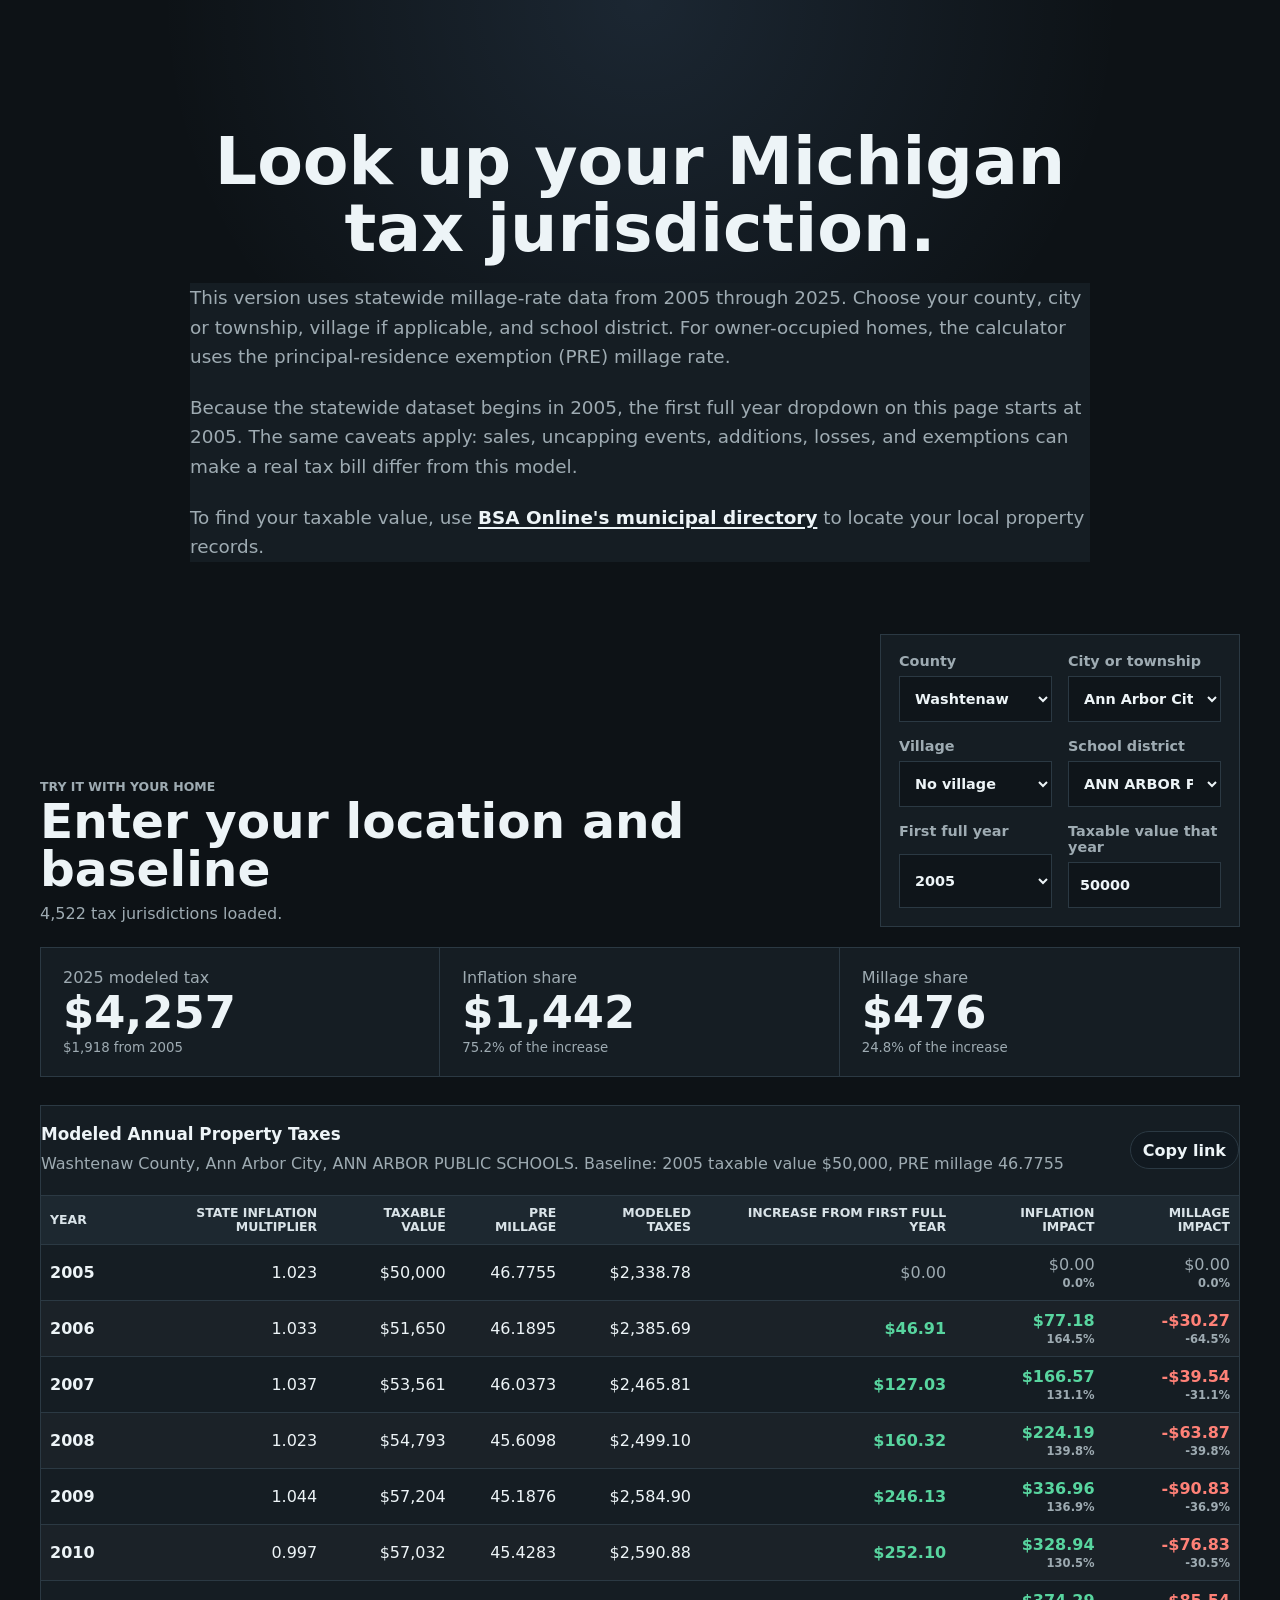
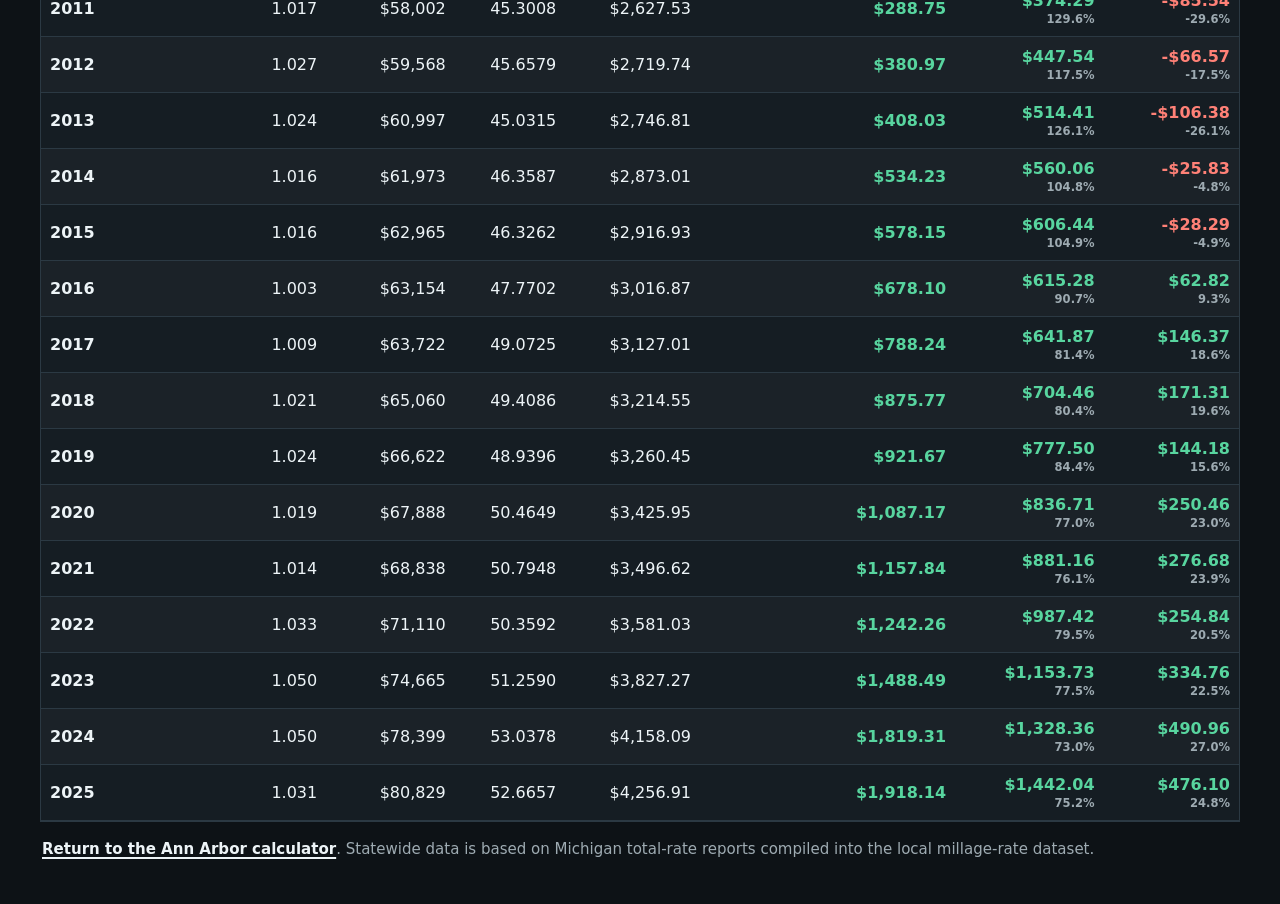
==== statewide.html @ a71e958f "Add statewide tax jurisdiction calculator" ====
<!doctype html>
<html lang="en">
  <head>
    <meta charset="utf-8" />
    <meta name="viewport" content="width=device-width, initial-scale=1" />
    <meta
      name="description"
      content="Estimate how Michigan taxable-value inflation caps and local millage rates changed a homeowner's property taxes over time."
    />
    <title>Michigan Property Tax Calculator</title>
    <link rel="stylesheet" href="styles.css" />
  </head>
  <body>
    <main class="page">
      <section class="hero">
        <div class="hero-copy">
          <h1>Look up your Michigan tax jurisdiction.</h1>
        </div>
      </section>

      <section class="article">
        <p>
          This version uses statewide millage-rate data from 2005 through 2025. Choose your county,
          city or township, village if applicable, and school district. For owner-occupied homes,
          the calculator uses the principal-residence exemption (PRE) millage rate.
        </p>
        <p>
          Because the statewide dataset begins in 2005, the first full year dropdown on this page
          starts at 2005. The same caveats apply: sales, uncapping events, additions, losses, and
          exemptions can make a real tax bill differ from this model.
        </p>
        <p>
          To find your taxable value, use
          <a href="https://bsaonline.com/MunicipalDirectory?returnUrl=%2fSiteSearch%2fAdvancedRecordSearch" target="_blank" rel="noopener noreferrer">BSA Online's municipal directory</a>
          to locate your local property records.
        </p>
      </section>

      <section class="calculator-section statewide-calculator">
        <div class="calculator-copy">
          <p class="eyebrow">Try it with your home</p>
          <h2>Enter your location and baseline</h2>
          <p id="dataStatus">Loading statewide millage rates...</p>
        </div>
        <form class="calculator location-form" id="taxForm">
          <label>
            <span>County</span>
            <select id="countySelect"></select>
          </label>
          <label>
            <span>City or township</span>
            <select id="citySelect"></select>
          </label>
          <label>
            <span>Village</span>
            <select id="villageSelect"></select>
          </label>
          <label>
            <span>School district</span>
            <select id="schoolSelect"></select>
          </label>
          <label>
            <span>First full year</span>
            <select id="purchaseYear"></select>
          </label>
          <label>
            <span>Taxable value that year</span>
            <input id="purchaseValue" type="number" min="0" step="1000" value="50000" />
          </label>
        </form>
      </section>

      <section class="summary-grid" aria-live="polite">
        <article class="stat">
          <span id="currentYearLabel">2025 modeled tax</span>
          <strong id="latestTax">$0</strong>
          <small id="latestChange">$0 from first full year</small>
        </article>
        <article class="stat">
          <span>Inflation share</span>
          <strong id="latestInflationAmount">$0</strong>
          <small><span id="latestInflationShare">0.0%</span> of the increase</small>
        </article>
        <article class="stat">
          <span>Millage share</span>
          <strong id="latestRateAmount">$0</strong>
          <small><span id="latestRateShare">0.0%</span> of the increase</small>
        </article>
      </section>

      <section class="table-card">
        <div class="table-header">
          <div>
            <h2>Modeled Annual Property Taxes</h2>
            <p id="baselineText">Choose a location to begin.</p>
          </div>
          <button id="copyLink" type="button">Copy link</button>
        </div>
        <div class="table-wrap">
          <table>
            <thead>
              <tr>
                <th>Year</th>
                <th>State inflation multiplier</th>
                <th>Taxable value</th>
                <th>PRE millage</th>
                <th>Modeled taxes</th>
                <th>Increase from first full year</th>
                <th>Inflation impact</th>
                <th>Millage impact</th>
              </tr>
            </thead>
            <tbody id="taxRows"></tbody>
          </table>
        </div>
      </section>

      <footer>
        <a href="./">Return to the Ann Arbor calculator</a>. Statewide data is based on Michigan
        total-rate reports compiled into the local millage-rate dataset.
      </footer>
    </main>

    <script src="statewide.js"></script>
  </body>
</html>
---- styles.css ----
:root {
  color-scheme: dark;
  --ink: #edf4f7;
  --muted: #9eabb2;
  --paper: #0d1216;
  --panel: #151d23;
  --panel-strong: #1d2830;
  --line: #2b3943;
  --green: #58d59f;
  --red: #ff8177;
  --blue: #84bdff;
  --shadow: none;
}

* {
  box-sizing: border-box;
}

body {
  margin: 0;
  min-height: 100vh;
  background:
    radial-gradient(circle at 50% 0%, rgba(132, 189, 255, 0.12), transparent 30rem),
    var(--paper);
  color: var(--ink);
  font-family:
    Manrope, ui-sans-serif, system-ui, -apple-system, BlinkMacSystemFont, "Segoe UI", Helvetica,
    Arial, sans-serif;
}

button,
input,
select {
  font: inherit;
}

.page {
  width: min(1200px, calc(100% - 48px));
  margin: 0 auto;
  padding: 36px 0 42px;
}

.hero {
  padding-top: 92px;
  margin-bottom: 22px;
  text-align: center;
}

.hero-copy {
  max-width: 900px;
  margin: 0 auto;
}

.eyebrow {
  margin: 0 0 8px;
  color: var(--blue);
  font-size: 0.78rem;
  font-weight: 800;
  letter-spacing: 0;
  text-transform: uppercase;
}

h1,
h2,
p {
  margin-top: 0;
}

h1 {
  margin-bottom: 0;
  font-size: clamp(3rem, 5.2vw, 4.8rem);
  line-height: 1;
  letter-spacing: 0;
}

h2 {
  margin-bottom: 8px;
  font-size: 1.05rem;
}

.lede,
.article p,
.calculator-copy p,
.table-header p,
footer {
  color: var(--muted);
  line-height: 1.55;
}

.lede {
  max-width: 760px;
  margin-bottom: 0;
  font-size: 1.08rem;
}

.calculator,
.article,
.stat,
.table-card {
  border: 1px solid var(--line);
  border-radius: 0;
  background: var(--panel);
  box-shadow: var(--shadow);
}

.article {
  max-width: 900px;
  margin: 0 auto 64px;
  padding: 0;
  border: 0;
}

.article p {
  margin-bottom: 1.35rem;
  font-size: 1.15rem;
  line-height: 1.6;
}

.article p:last-child {
  margin-bottom: 0;
}

.note {
  color: var(--ink) !important;
  font-weight: 700;
}

.calculator-section {
  display: grid;
  grid-template-columns: minmax(0, 1fr) 360px;
  gap: 24px;
  align-items: end;
  margin-bottom: 20px;
  padding-top: 8px;
}

.calculator-copy {
  max-width: 720px;
}

.calculator-copy h2 {
  margin-bottom: 8px;
  font-size: clamp(2rem, 3.8vw, 3.4rem);
  line-height: 1;
}

.calculator-copy p {
  margin-bottom: 0;
}

.calculator {
  display: grid;
  gap: 16px;
  padding: 18px;
}

.location-form {
  grid-template-columns: repeat(2, minmax(0, 1fr));
}

label {
  display: grid;
  gap: 7px;
  color: var(--muted);
  font-size: 0.9rem;
  font-weight: 750;
}

input,
select {
  min-height: 46px;
  width: 100%;
  border: 1px solid var(--line);
  border-radius: 0;
  padding: 9px 11px;
  background: #0f151a;
  color: var(--ink);
}

input:focus,
select:focus,
button:focus-visible {
  outline: 3px solid rgba(132, 189, 255, 0.22);
  border-color: var(--blue);
}

.summary-grid {
  display: grid;
  grid-template-columns: repeat(3, minmax(0, 1fr));
  gap: 0;
  margin-bottom: 28px;
  border: 1px solid var(--line);
}

.stat {
  min-height: 128px;
  padding: 20px 22px;
  display: grid;
  align-content: center;
  gap: 4px;
  border: 0;
  border-right: 1px solid var(--line);
}

.stat:last-child {
  border-right: 0;
}

.stat span,
.stat small {
  color: var(--muted);
}

.stat strong {
  font-size: clamp(2rem, 4vw, 2.8rem);
  line-height: 1;
}

.table-card {
  overflow: hidden;
}

.table-header {
  display: flex;
  justify-content: space-between;
  gap: 14px;
  align-items: center;
  padding: 18px 0;
  border-bottom: 1px solid var(--line);
}

.table-header p {
  margin-bottom: 0;
}

button {
  min-height: 38px;
  border: 1px solid var(--line);
  border-radius: 999px;
  padding: 8px 12px;
  background: #111920;
  color: var(--ink);
  cursor: pointer;
  font-weight: 800;
}

button:hover {
  border-color: var(--ink);
}

.table-wrap {
  overflow-x: auto;
}

table {
  width: 100%;
  min-width: 780px;
  border-collapse: collapse;
}

th,
td {
  padding: 10px 9px;
  border-bottom: 1px solid var(--line);
  text-align: right;
}

td {
  white-space: nowrap;
}

td small {
  display: block;
  margin-top: 2px;
  color: var(--muted);
  font-size: 0.72rem;
  font-weight: 700;
}

.impact-amount {
  display: block;
}

thead th {
  position: sticky;
  top: 0;
  z-index: 1;
  background: var(--panel-strong);
  color: #d9e3e8;
  font-size: 0.78rem;
  line-height: 1.15;
  text-transform: uppercase;
  white-space: normal;
}

tbody th,
thead th:first-child {
  text-align: left;
}

tbody tr:nth-child(even) {
  background: rgba(255, 255, 255, 0.025);
}

tbody tr:hover {
  background: rgba(132, 189, 255, 0.08);
}

.positive {
  color: var(--green);
  font-weight: 750;
}

.negative {
  color: var(--red);
  font-weight: 750;
}

.zero {
  color: var(--muted);
}

footer {
  padding: 16px 2px 0;
  font-size: 0.94rem;
}

a {
  color: var(--ink);
  font-weight: 700;
  text-decoration-thickness: 2px;
  text-underline-offset: 3px;
}

@media (max-width: 900px) {
  .calculator-section,
  .summary-grid {
    grid-template-columns: 1fr;
  }

  .location-form {
    grid-template-columns: 1fr;
  }

  .stat {
    min-height: 110px;
    border-right: 0;
    border-bottom: 1px solid var(--line);
  }

  .stat:last-child {
    border-bottom: 0;
  }
}

@media (max-width: 560px) {
  .page {
    width: min(100% - 48px, 1200px);
    padding: 24px 0;
  }

  h1 {
    font-size: 2.75rem;
  }

  .hero {
    padding-top: 36px;
  }

  .article {
    margin-bottom: 48px;
  }

  .article p {
    font-size: 1.05rem;
  }

  .table-header {
    align-items: flex-start;
    flex-direction: column;
  }
}
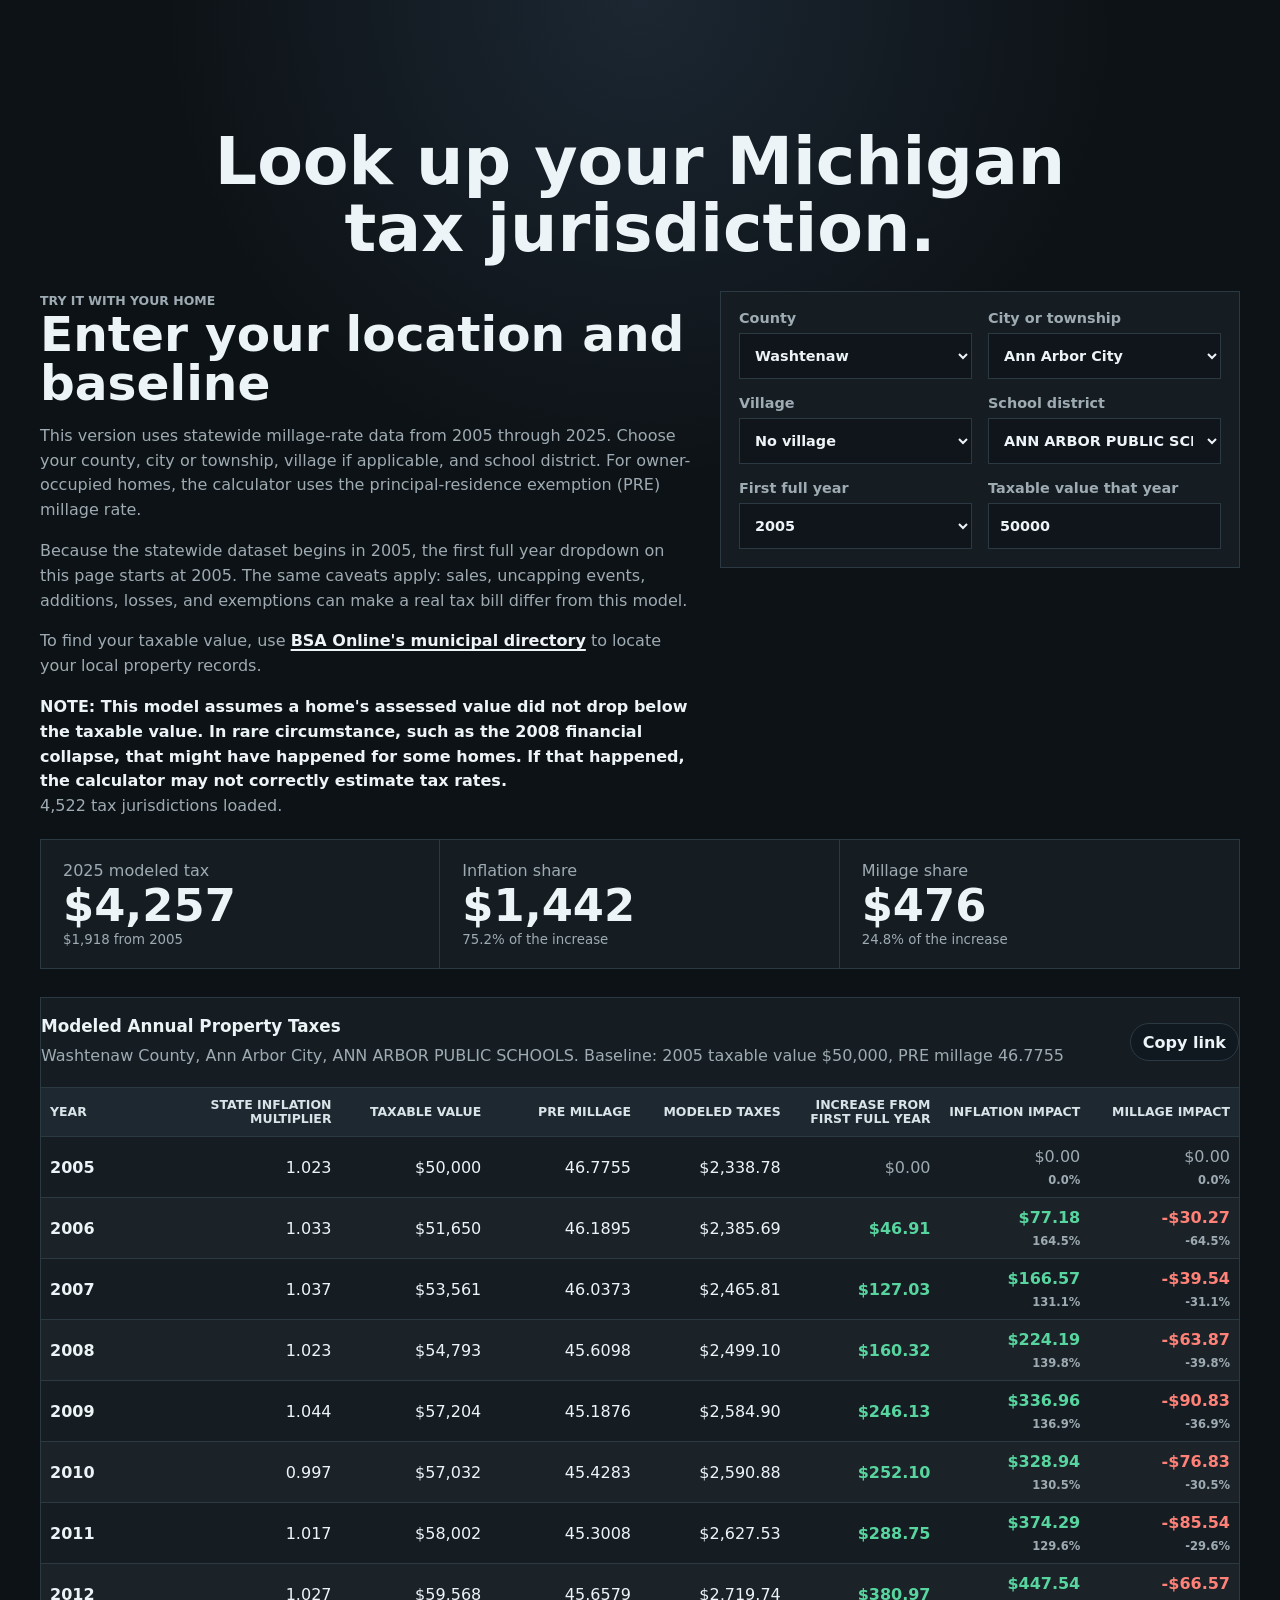
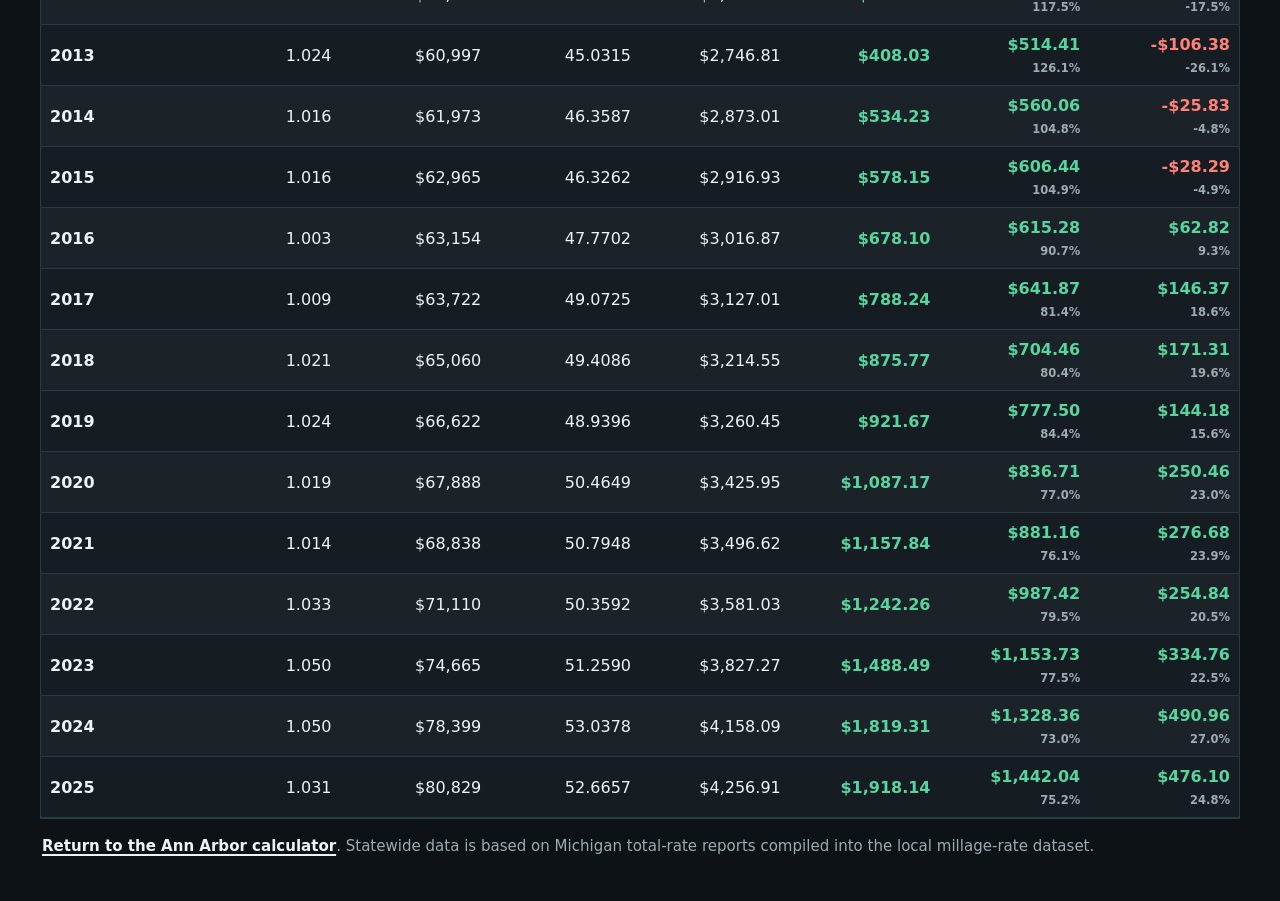
==== commit 0df7f7eb: "Compact statewide calculator layout" ====
--- a/statewide.html
+++ b/statewide.html
@@ -18,28 +18,32 @@
         </div>
       </section>
 
-      <section class="article">
-        <p>
-          This version uses statewide millage-rate data from 2005 through 2025. Choose your county,
-          city or township, village if applicable, and school district. For owner-occupied homes,
-          the calculator uses the principal-residence exemption (PRE) millage rate.
-        </p>
-        <p>
-          Because the statewide dataset begins in 2005, the first full year dropdown on this page
-          starts at 2005. The same caveats apply: sales, uncapping events, additions, losses, and
-          exemptions can make a real tax bill differ from this model.
-        </p>
-        <p>
-          To find your taxable value, use
-          <a href="https://bsaonline.com/MunicipalDirectory?returnUrl=%2fSiteSearch%2fAdvancedRecordSearch" target="_blank" rel="noopener noreferrer">BSA Online's municipal directory</a>
-          to locate your local property records.
-        </p>
-      </section>
-
       <section class="calculator-section statewide-calculator">
         <div class="calculator-copy">
           <p class="eyebrow">Try it with your home</p>
           <h2>Enter your location and baseline</h2>
+          <div class="calculator-details">
+            <p>
+              This version uses statewide millage-rate data from 2005 through 2025. Choose your county,
+              city or township, village if applicable, and school district. For owner-occupied homes,
+              the calculator uses the principal-residence exemption (PRE) millage rate.
+            </p>
+            <p>
+              Because the statewide dataset begins in 2005, the first full year dropdown on this page
+              starts at 2005. The same caveats apply: sales, uncapping events, additions, losses, and
+              exemptions can make a real tax bill differ from this model.
+            </p>
+            <p>
+              To find your taxable value, use
+              <a href="https://bsaonline.com/MunicipalDirectory?returnUrl=%2fSiteSearch%2fAdvancedRecordSearch" target="_blank" rel="noopener noreferrer">BSA Online's municipal directory</a>
+              to locate your local property records.
+            </p>
+            <p class="note">
+              NOTE: This model assumes a home's assessed value did not drop below the taxable value.
+              In rare circumstance, such as the 2008 financial collapse, that might have happened
+              for some homes. If that happened, the calculator may not correctly estimate tax rates.
+            </p>
+          </div>
           <p id="dataStatus">Loading statewide millage rates...</p>
         </div>
         <form class="calculator location-form" id="taxForm">
--- a/styles.css
+++ b/styles.css
@@ -134,6 +134,11 @@
   padding-top: 8px;
 }
 
+.statewide-calculator {
+  align-items: start;
+  grid-template-columns: minmax(0, 1fr) minmax(360px, 520px);
+}
+
 .calculator-copy {
   max-width: 720px;
 }
@@ -145,6 +150,20 @@
 }
 
 .calculator-copy p {
+  margin-bottom: 0;
+}
+
+.calculator-details {
+  margin-top: 16px;
+}
+
+.calculator-details p {
+  margin-bottom: 1rem;
+  font-size: 1rem;
+  line-height: 1.55;
+}
+
+.calculator-details p:last-child {
   margin-bottom: 0;
 }
 
@@ -256,6 +275,7 @@
   width: 100%;
   min-width: 780px;
   border-collapse: collapse;
+  table-layout: fixed;
 }
 
 th,
@@ -271,7 +291,7 @@
 
 td small {
   display: block;
-  margin-top: 2px;
+  margin-top: 7px;
   color: var(--muted);
   font-size: 0.72rem;
   font-weight: 700;
@@ -291,6 +311,8 @@
   line-height: 1.15;
   text-transform: uppercase;
   white-space: normal;
+  overflow-wrap: anywhere;
+  text-wrap: balance;
 }
 
 tbody th,
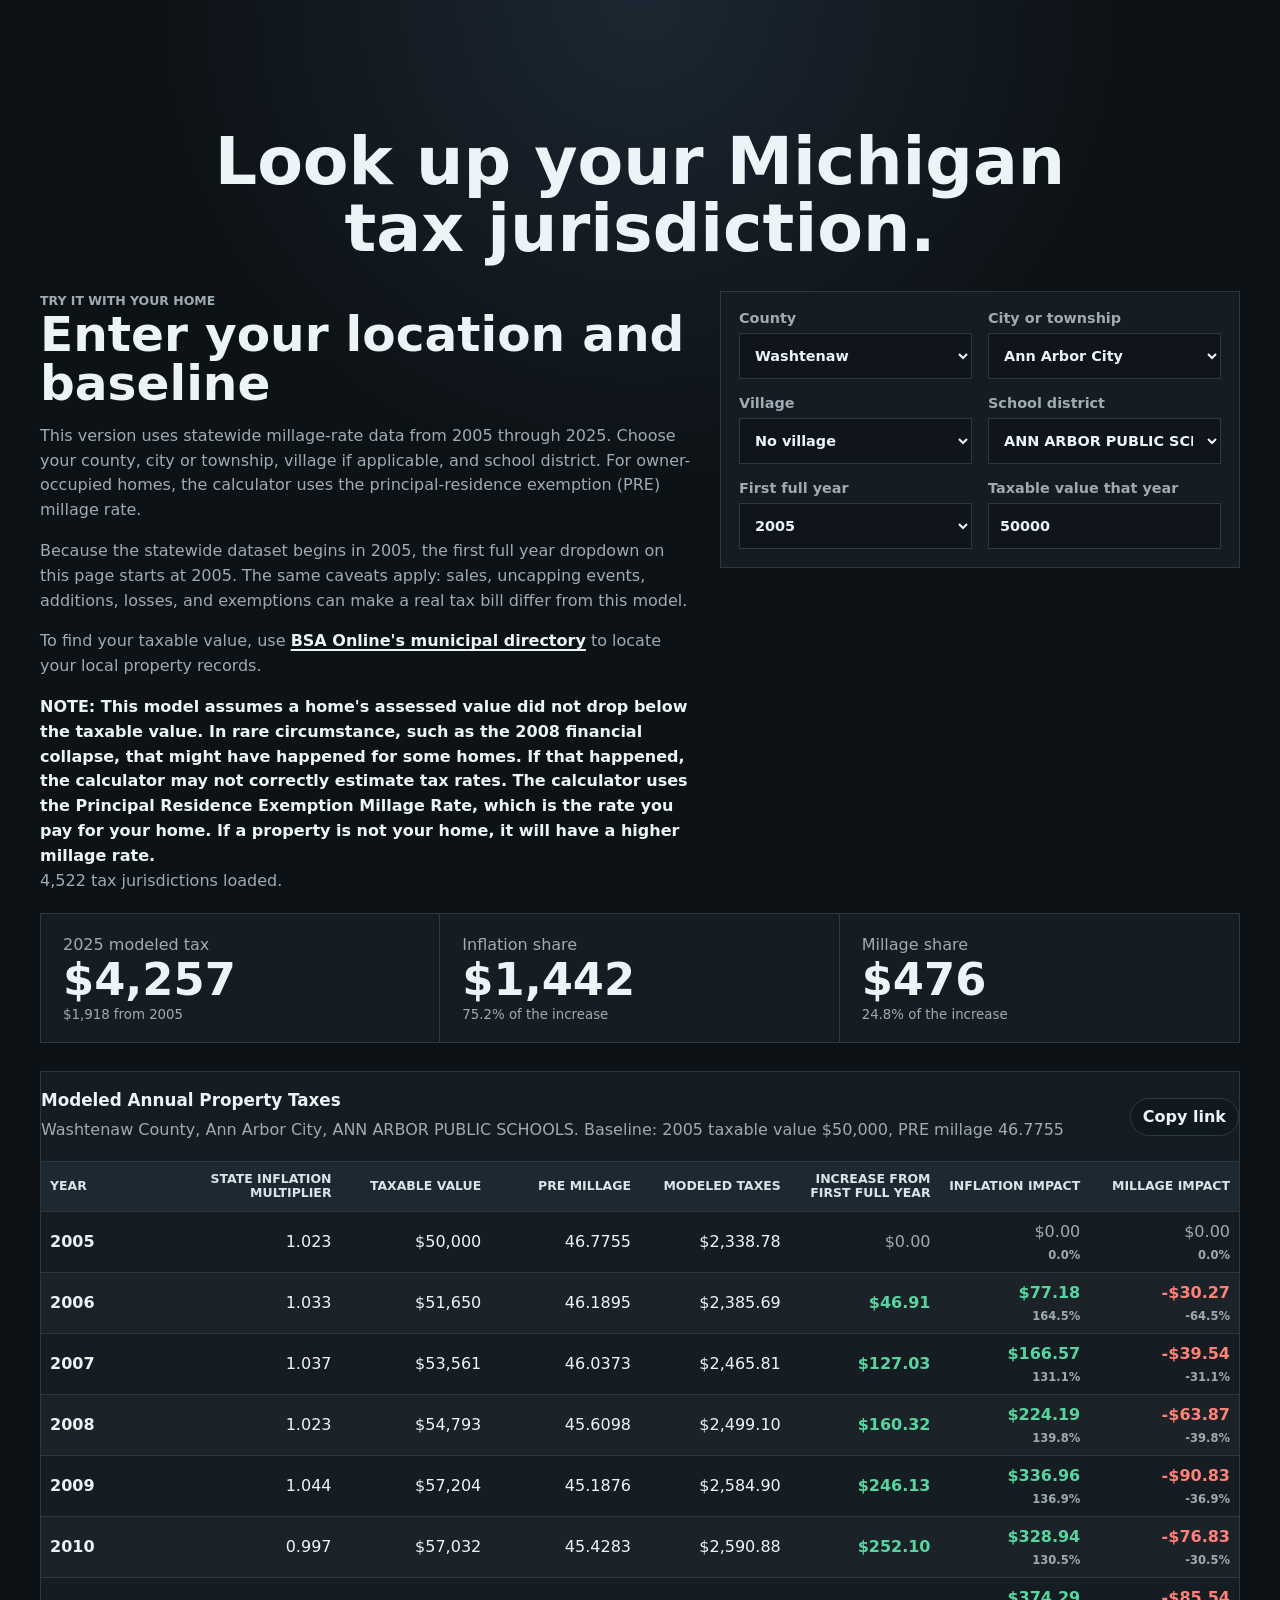
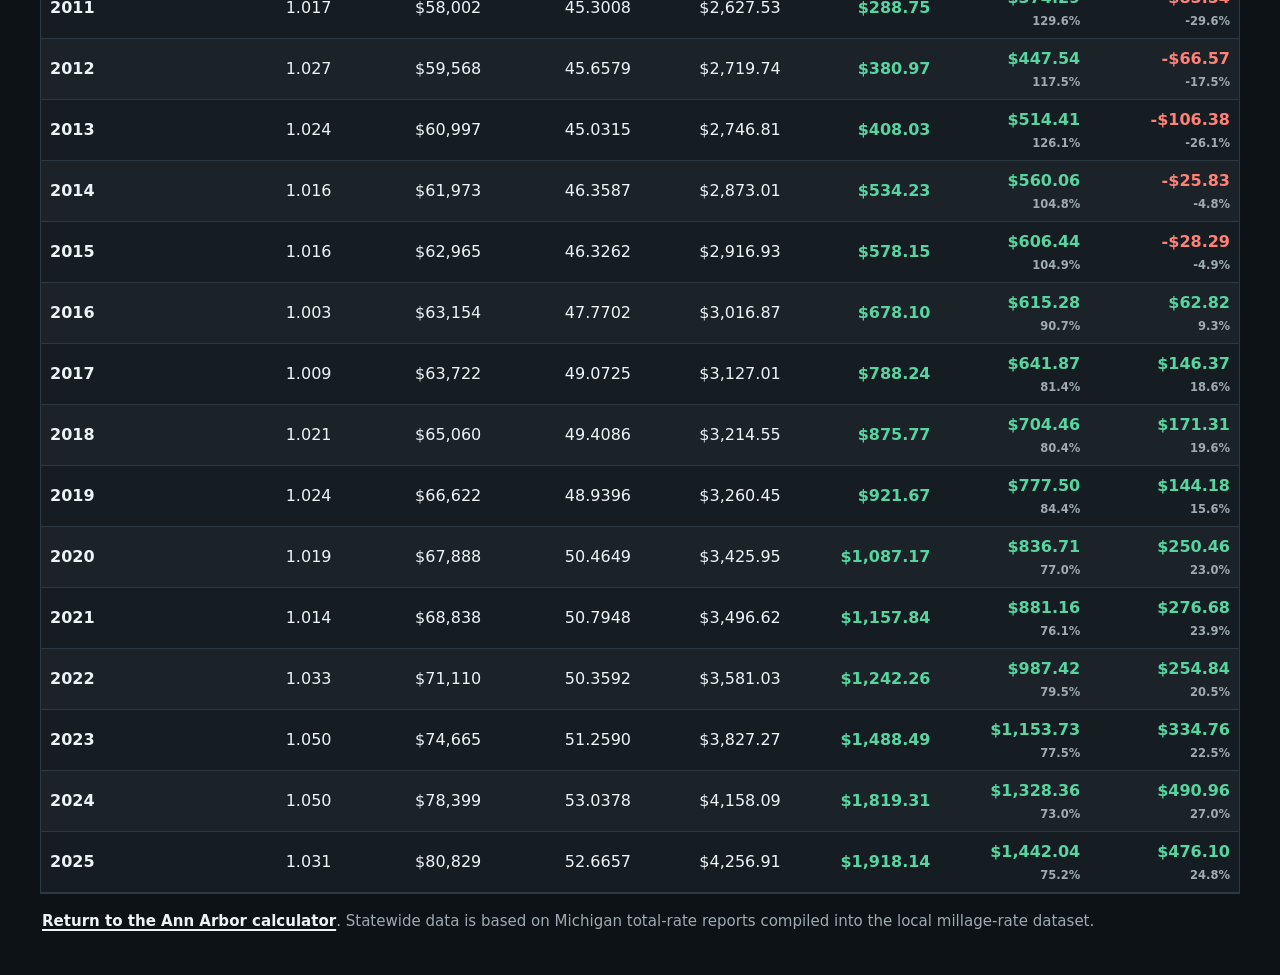
==== commit 4d064a76: "Clarify PRE millage rate in notes" ====
--- a/statewide.html
+++ b/statewide.html
@@ -42,6 +42,8 @@
               NOTE: This model assumes a home's assessed value did not drop below the taxable value.
               In rare circumstance, such as the 2008 financial collapse, that might have happened
               for some homes. If that happened, the calculator may not correctly estimate tax rates.
+              The calculator uses the Principal Residence Exemption Millage Rate, which is the rate
+              you pay for your home. If a property is not your home, it will have a higher millage rate.
             </p>
           </div>
           <p id="dataStatus">Loading statewide millage rates...</p>
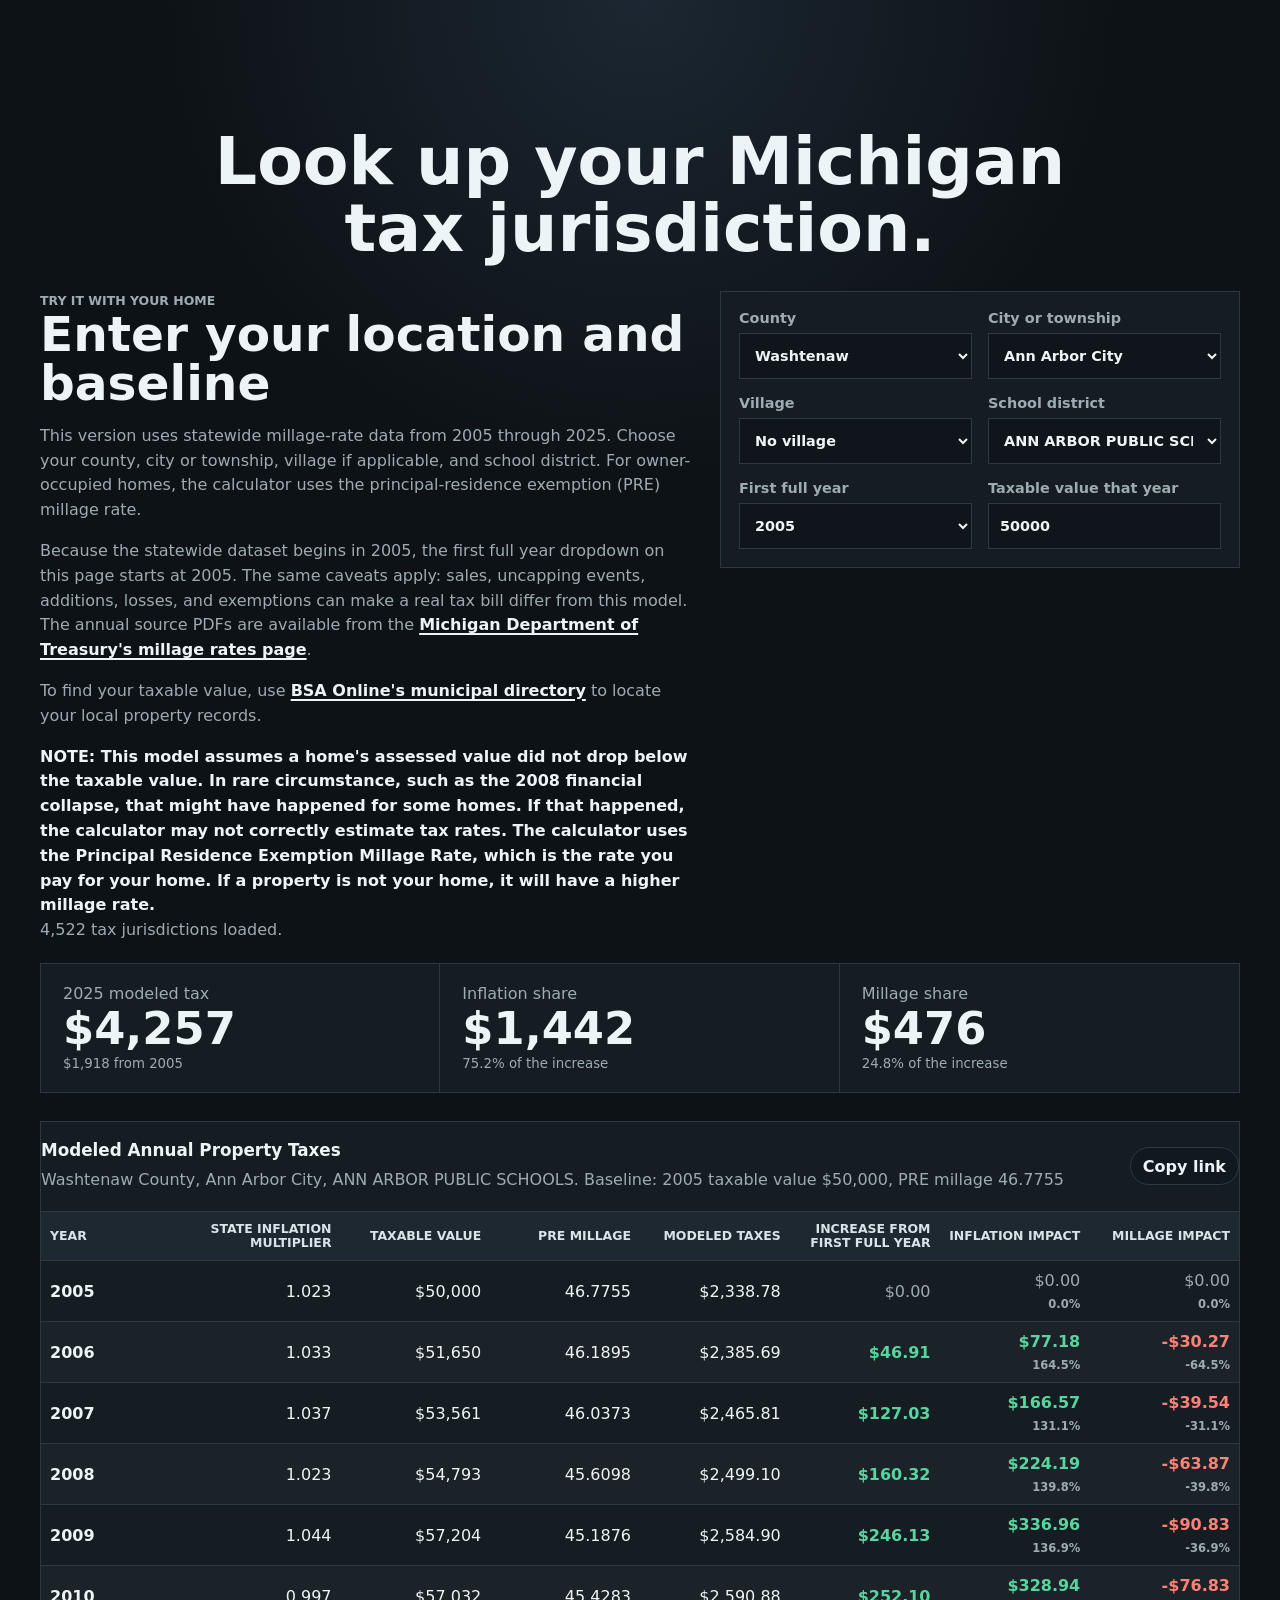
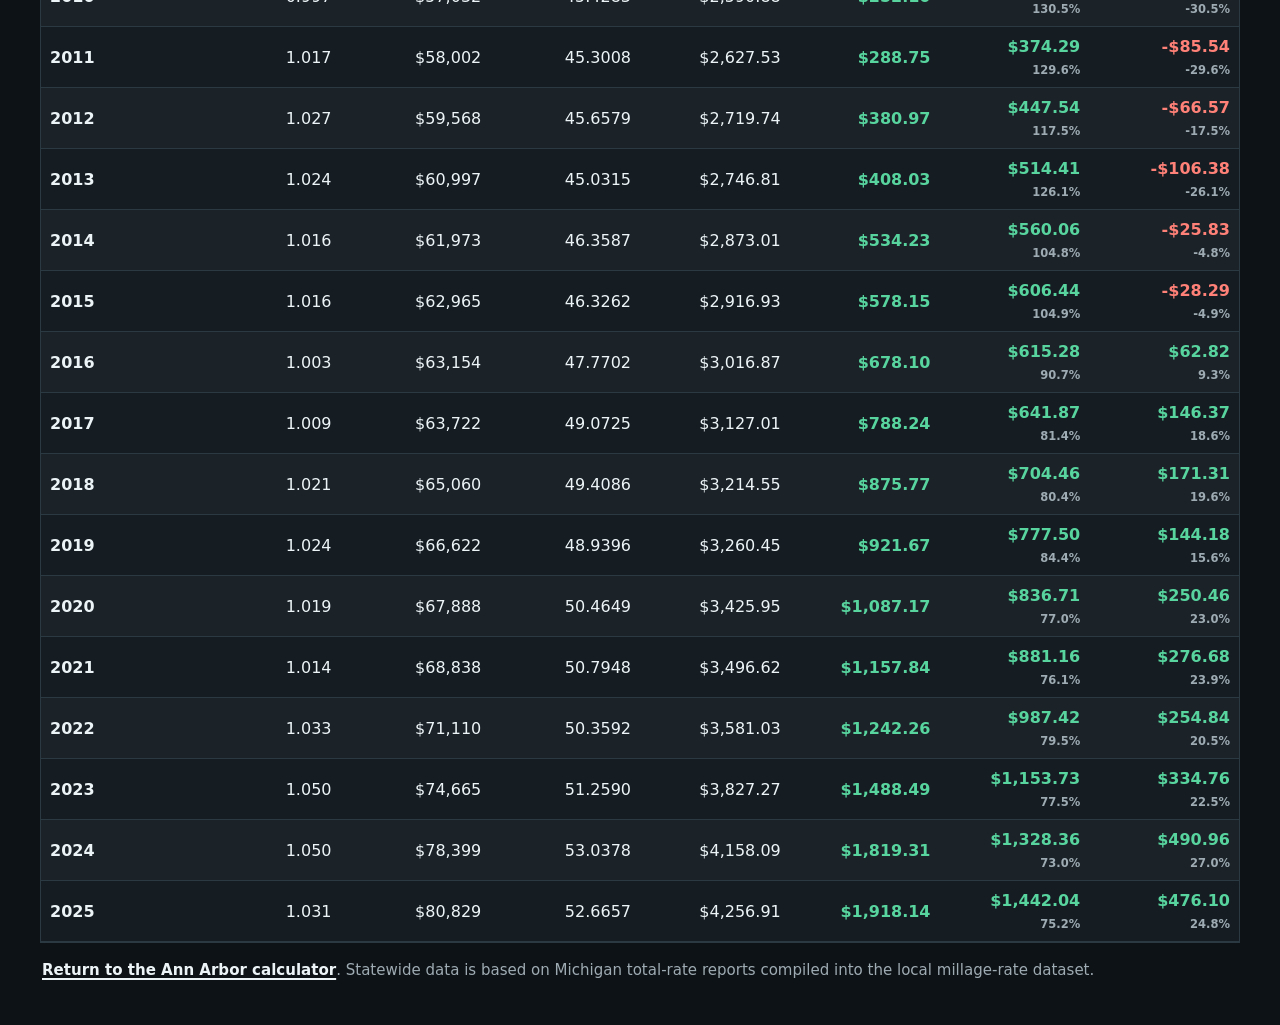
==== commit 5f7550e6: "Add Michigan millage rates source link" ====
--- a/statewide.html
+++ b/statewide.html
@@ -32,6 +32,8 @@
               Because the statewide dataset begins in 2005, the first full year dropdown on this page
               starts at 2005. The same caveats apply: sales, uncapping events, additions, losses, and
               exemptions can make a real tax bill differ from this model.
+              The annual source PDFs are available from the
+              <a href="https://www.michigan.gov/taxes/property/estimator/related/millage-rates" target="_blank" rel="noopener noreferrer">Michigan Department of Treasury's millage rates page</a>.
             </p>
             <p>
               To find your taxable value, use
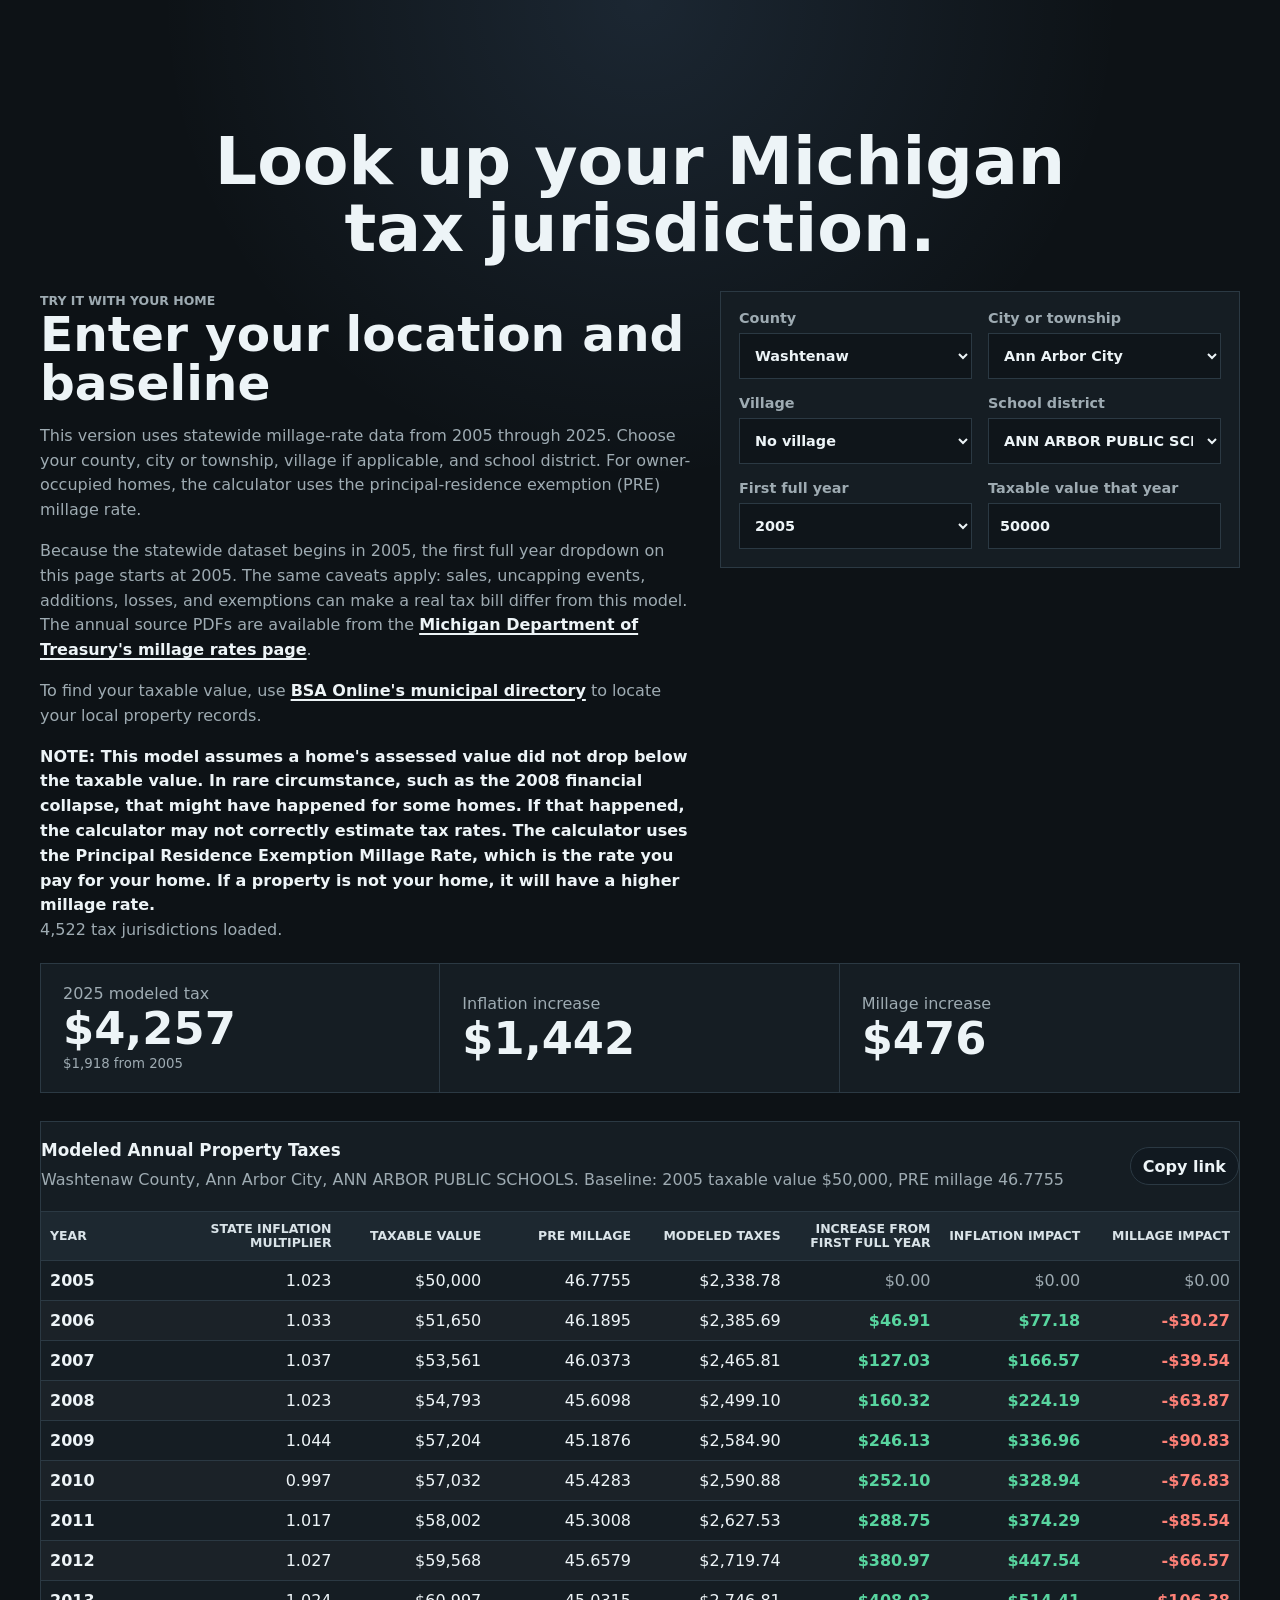
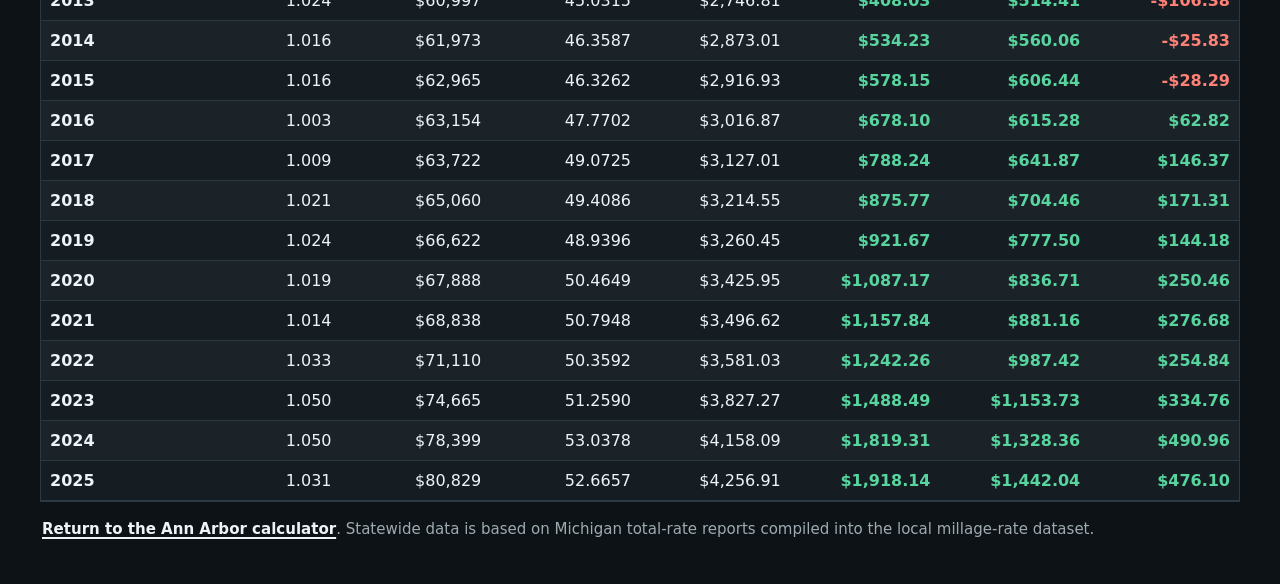
==== commit 7ff32a78: "Show tax increase dollar amounts only" ====
--- a/statewide.html
+++ b/statewide.html
@@ -85,14 +85,12 @@
           <small id="latestChange">$0 from first full year</small>
         </article>
         <article class="stat">
-          <span>Inflation share</span>
+          <span>Inflation increase</span>
           <strong id="latestInflationAmount">$0</strong>
-          <small><span id="latestInflationShare">0.0%</span> of the increase</small>
         </article>
         <article class="stat">
-          <span>Millage share</span>
+          <span>Millage increase</span>
           <strong id="latestRateAmount">$0</strong>
-          <small><span id="latestRateShare">0.0%</span> of the increase</small>
         </article>
       </section>
 
--- a/styles.css
+++ b/styles.css
@@ -297,10 +297,6 @@
   font-weight: 700;
 }
 
-.impact-amount {
-  display: block;
-}
-
 thead th {
   position: sticky;
   top: 0;
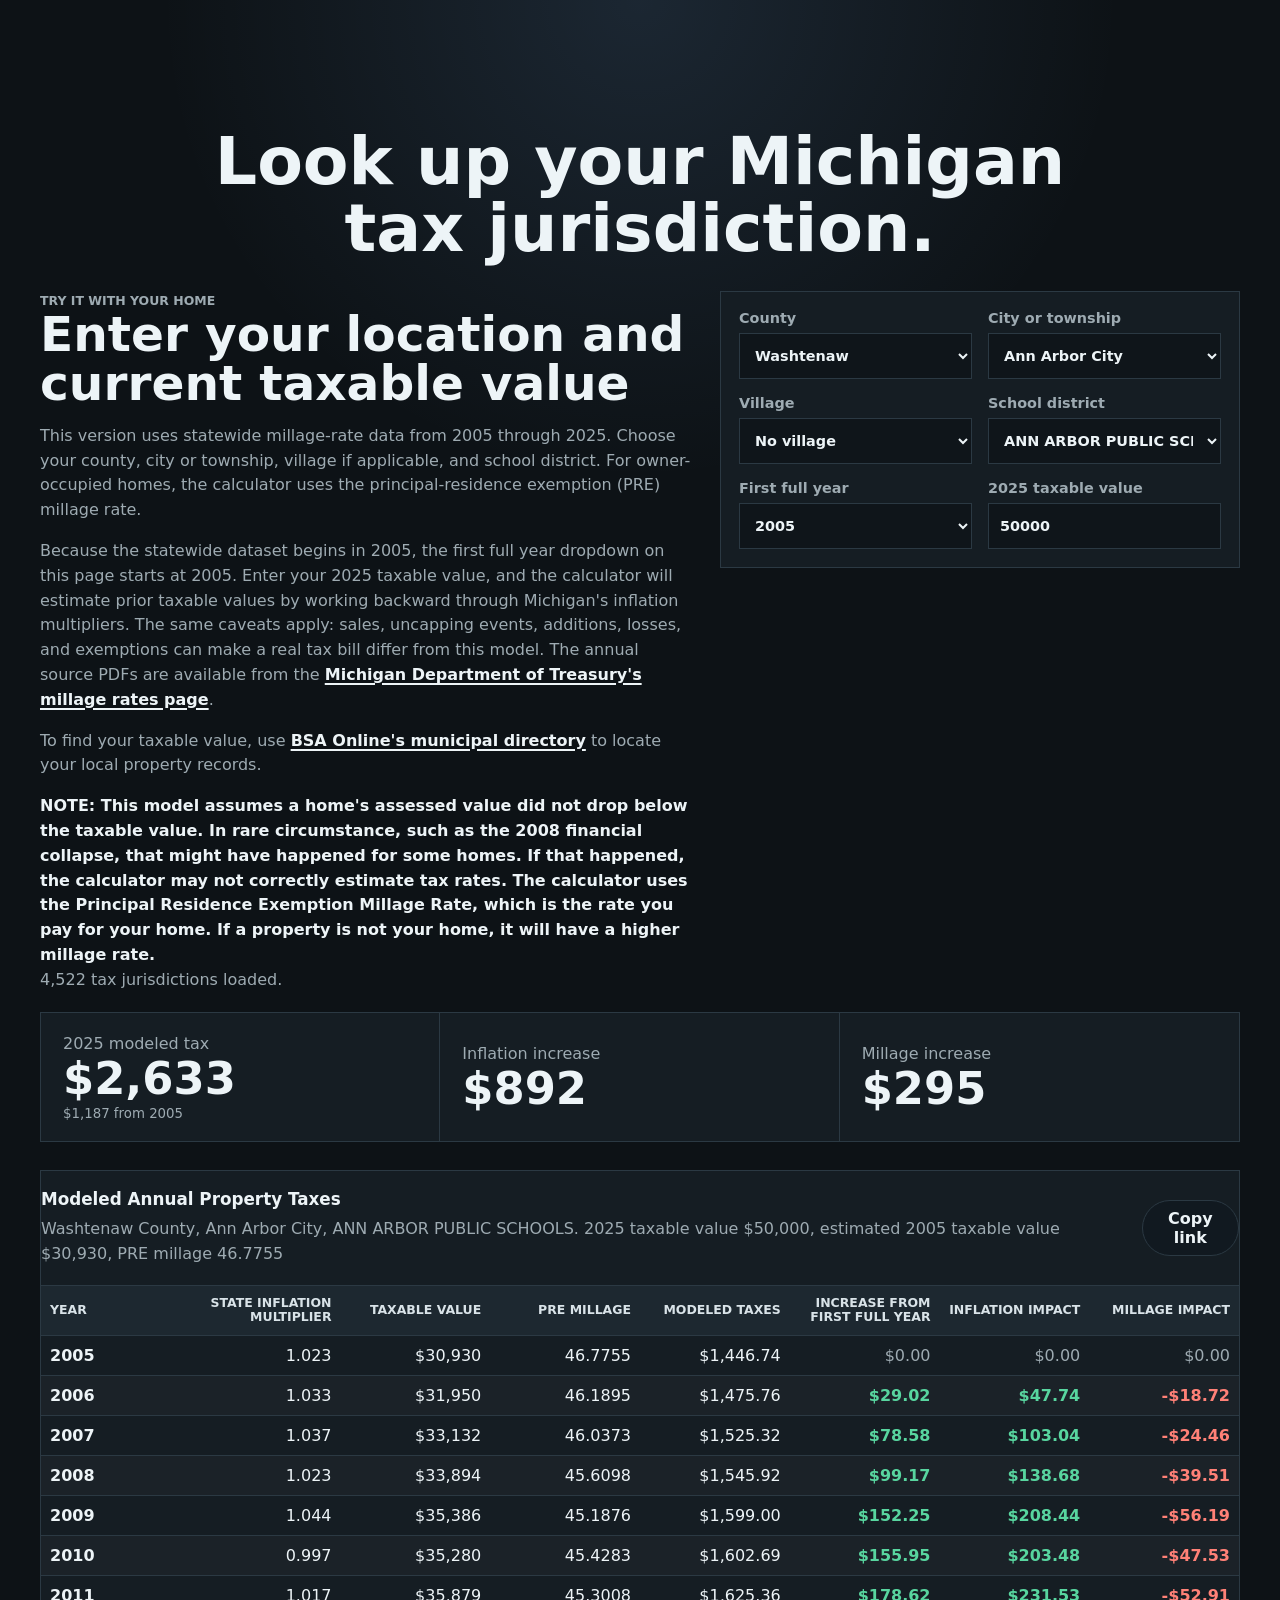
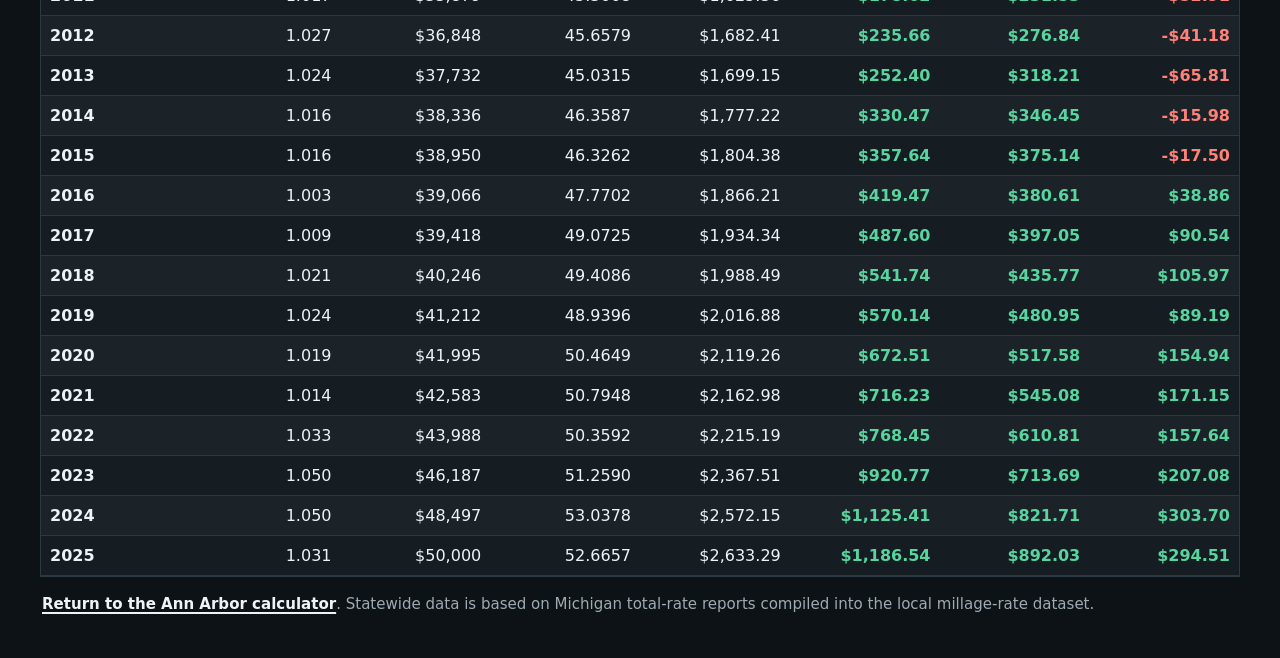
==== commit 7c09ce4f: "Calculate taxes backward from current taxable value" ====
--- a/statewide.html
+++ b/statewide.html
@@ -21,7 +21,7 @@
       <section class="calculator-section statewide-calculator">
         <div class="calculator-copy">
           <p class="eyebrow">Try it with your home</p>
-          <h2>Enter your location and baseline</h2>
+          <h2>Enter your location and current taxable value</h2>
           <div class="calculator-details">
             <p>
               This version uses statewide millage-rate data from 2005 through 2025. Choose your county,
@@ -30,8 +30,10 @@
             </p>
             <p>
               Because the statewide dataset begins in 2005, the first full year dropdown on this page
-              starts at 2005. The same caveats apply: sales, uncapping events, additions, losses, and
-              exemptions can make a real tax bill differ from this model.
+              starts at 2005. Enter your 2025 taxable value, and the calculator will estimate prior
+              taxable values by working backward through Michigan's inflation multipliers. The same
+              caveats apply: sales, uncapping events, additions, losses, and exemptions can make a
+              real tax bill differ from this model.
               The annual source PDFs are available from the
               <a href="https://www.michigan.gov/taxes/property/estimator/related/millage-rates" target="_blank" rel="noopener noreferrer">Michigan Department of Treasury's millage rates page</a>.
             </p>
@@ -72,7 +74,7 @@
             <select id="purchaseYear"></select>
           </label>
           <label>
-            <span>Taxable value that year</span>
+            <span>2025 taxable value</span>
             <input id="purchaseValue" type="number" min="0" step="1000" value="50000" />
           </label>
         </form>
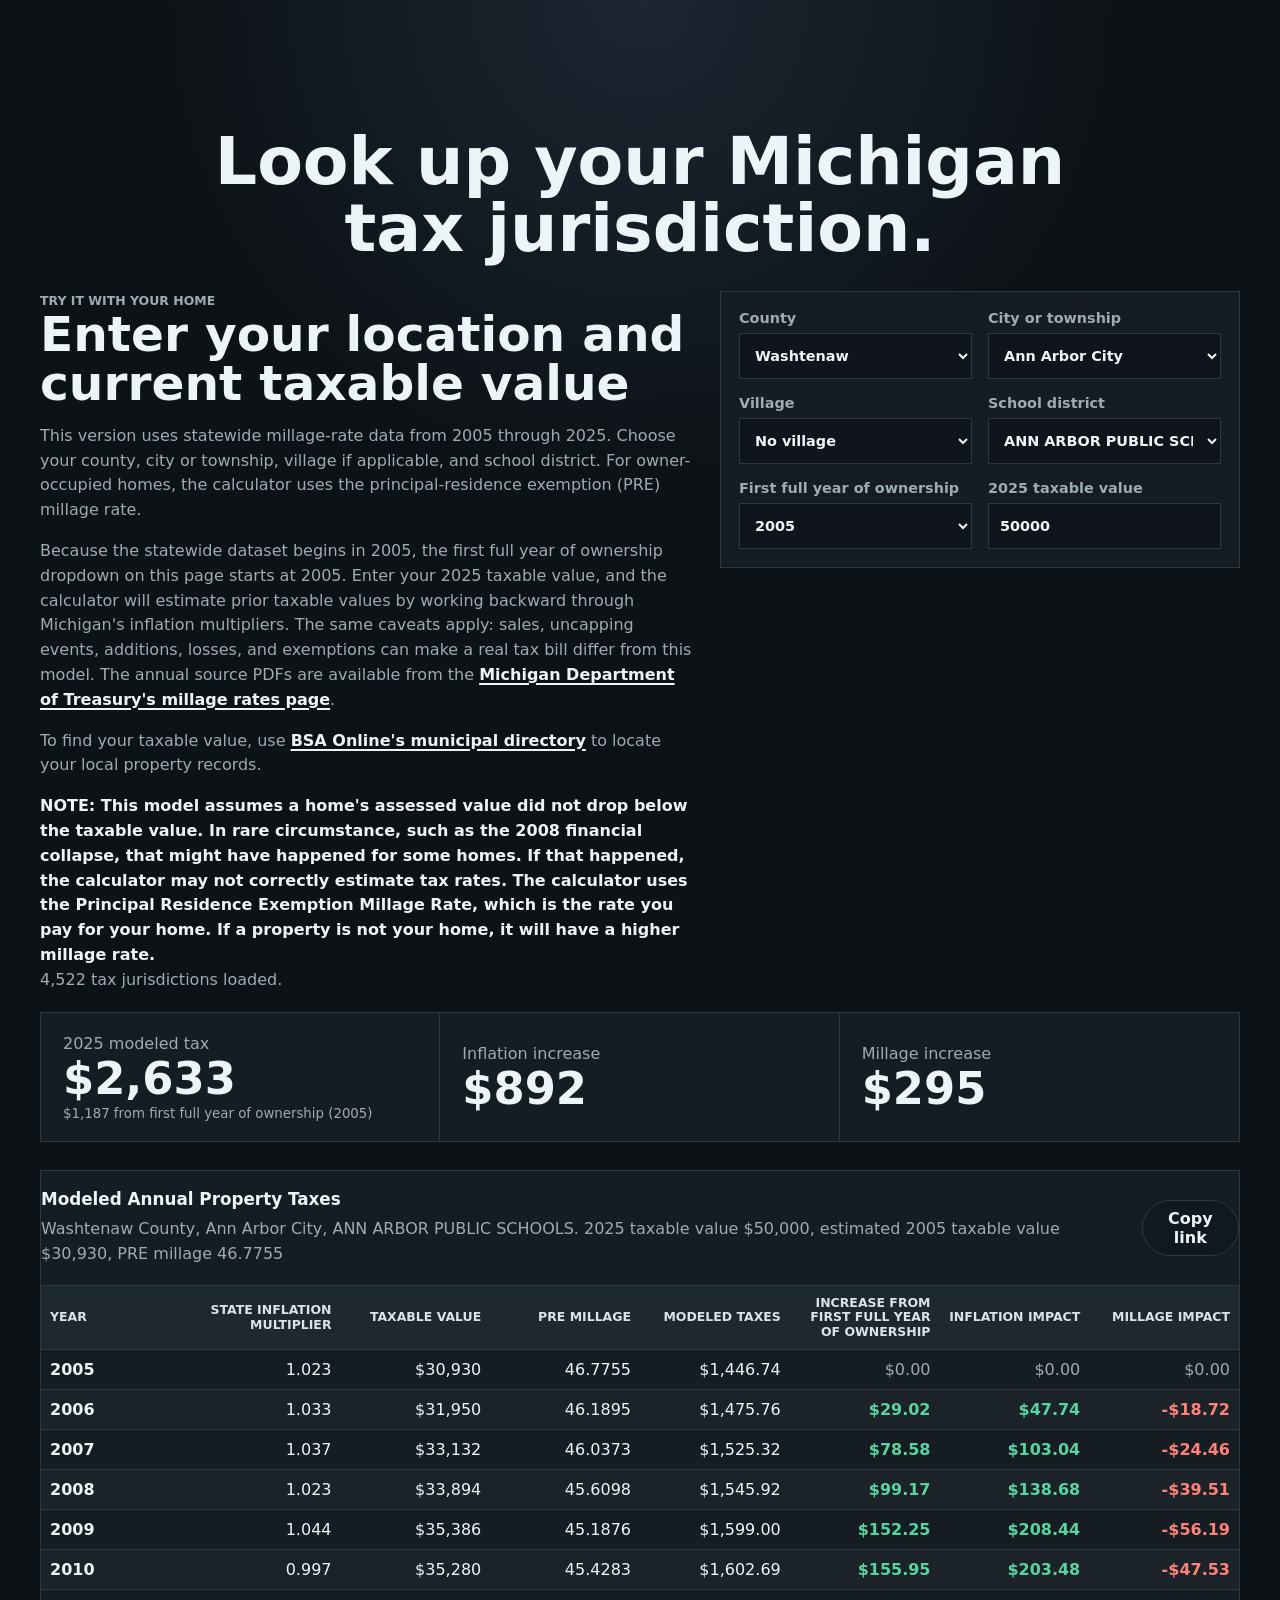
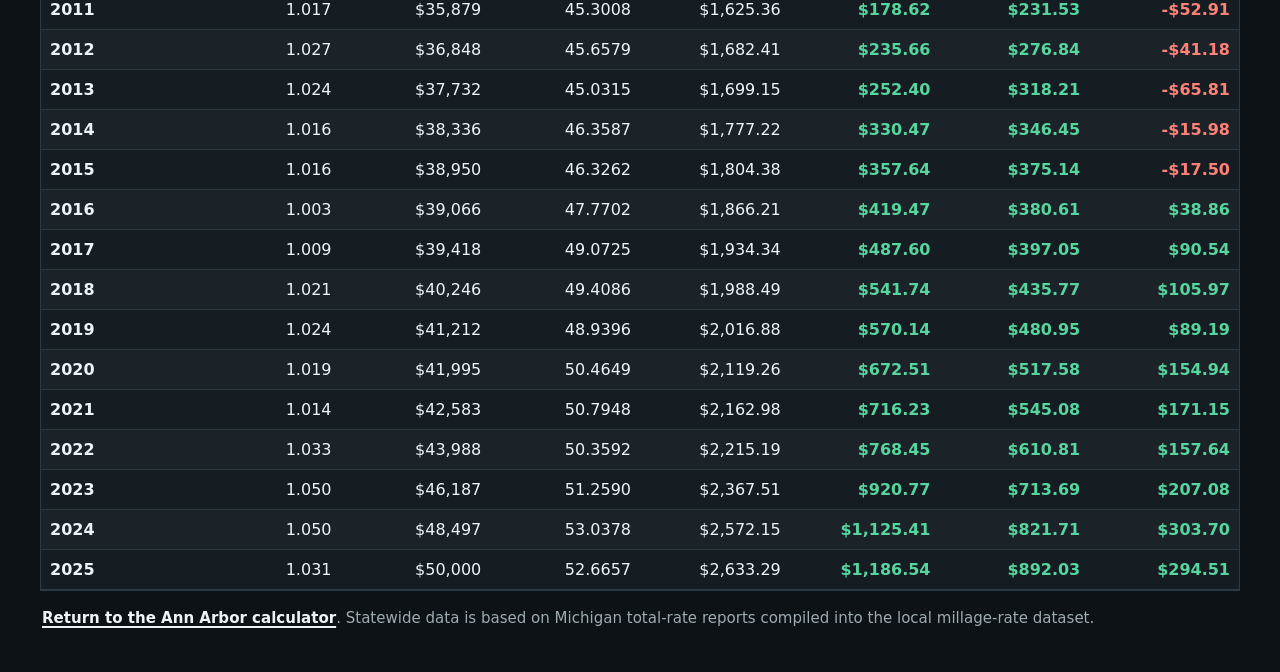
==== commit f39a567f: "Clarify first full year of ownership label" ====
--- a/statewide.html
+++ b/statewide.html
@@ -29,11 +29,11 @@
               the calculator uses the principal-residence exemption (PRE) millage rate.
             </p>
             <p>
-              Because the statewide dataset begins in 2005, the first full year dropdown on this page
-              starts at 2005. Enter your 2025 taxable value, and the calculator will estimate prior
-              taxable values by working backward through Michigan's inflation multipliers. The same
-              caveats apply: sales, uncapping events, additions, losses, and exemptions can make a
-              real tax bill differ from this model.
+              Because the statewide dataset begins in 2005, the first full year of ownership
+              dropdown on this page starts at 2005. Enter your 2025 taxable value, and the calculator
+              will estimate prior taxable values by working backward through Michigan's inflation
+              multipliers. The same caveats apply: sales, uncapping events, additions, losses, and
+              exemptions can make a real tax bill differ from this model.
               The annual source PDFs are available from the
               <a href="https://www.michigan.gov/taxes/property/estimator/related/millage-rates" target="_blank" rel="noopener noreferrer">Michigan Department of Treasury's millage rates page</a>.
             </p>
@@ -70,7 +70,7 @@
             <select id="schoolSelect"></select>
           </label>
           <label>
-            <span>First full year</span>
+            <span>First full year of ownership</span>
             <select id="purchaseYear"></select>
           </label>
           <label>
@@ -84,7 +84,7 @@
         <article class="stat">
           <span id="currentYearLabel">2025 modeled tax</span>
           <strong id="latestTax">$0</strong>
-          <small id="latestChange">$0 from first full year</small>
+          <small id="latestChange">$0 from first full year of ownership</small>
         </article>
         <article class="stat">
           <span>Inflation increase</span>
@@ -113,7 +113,7 @@
                 <th>Taxable value</th>
                 <th>PRE millage</th>
                 <th>Modeled taxes</th>
-                <th>Increase from first full year</th>
+                <th>Increase from first full year of ownership</th>
                 <th>Inflation impact</th>
                 <th>Millage impact</th>
               </tr>
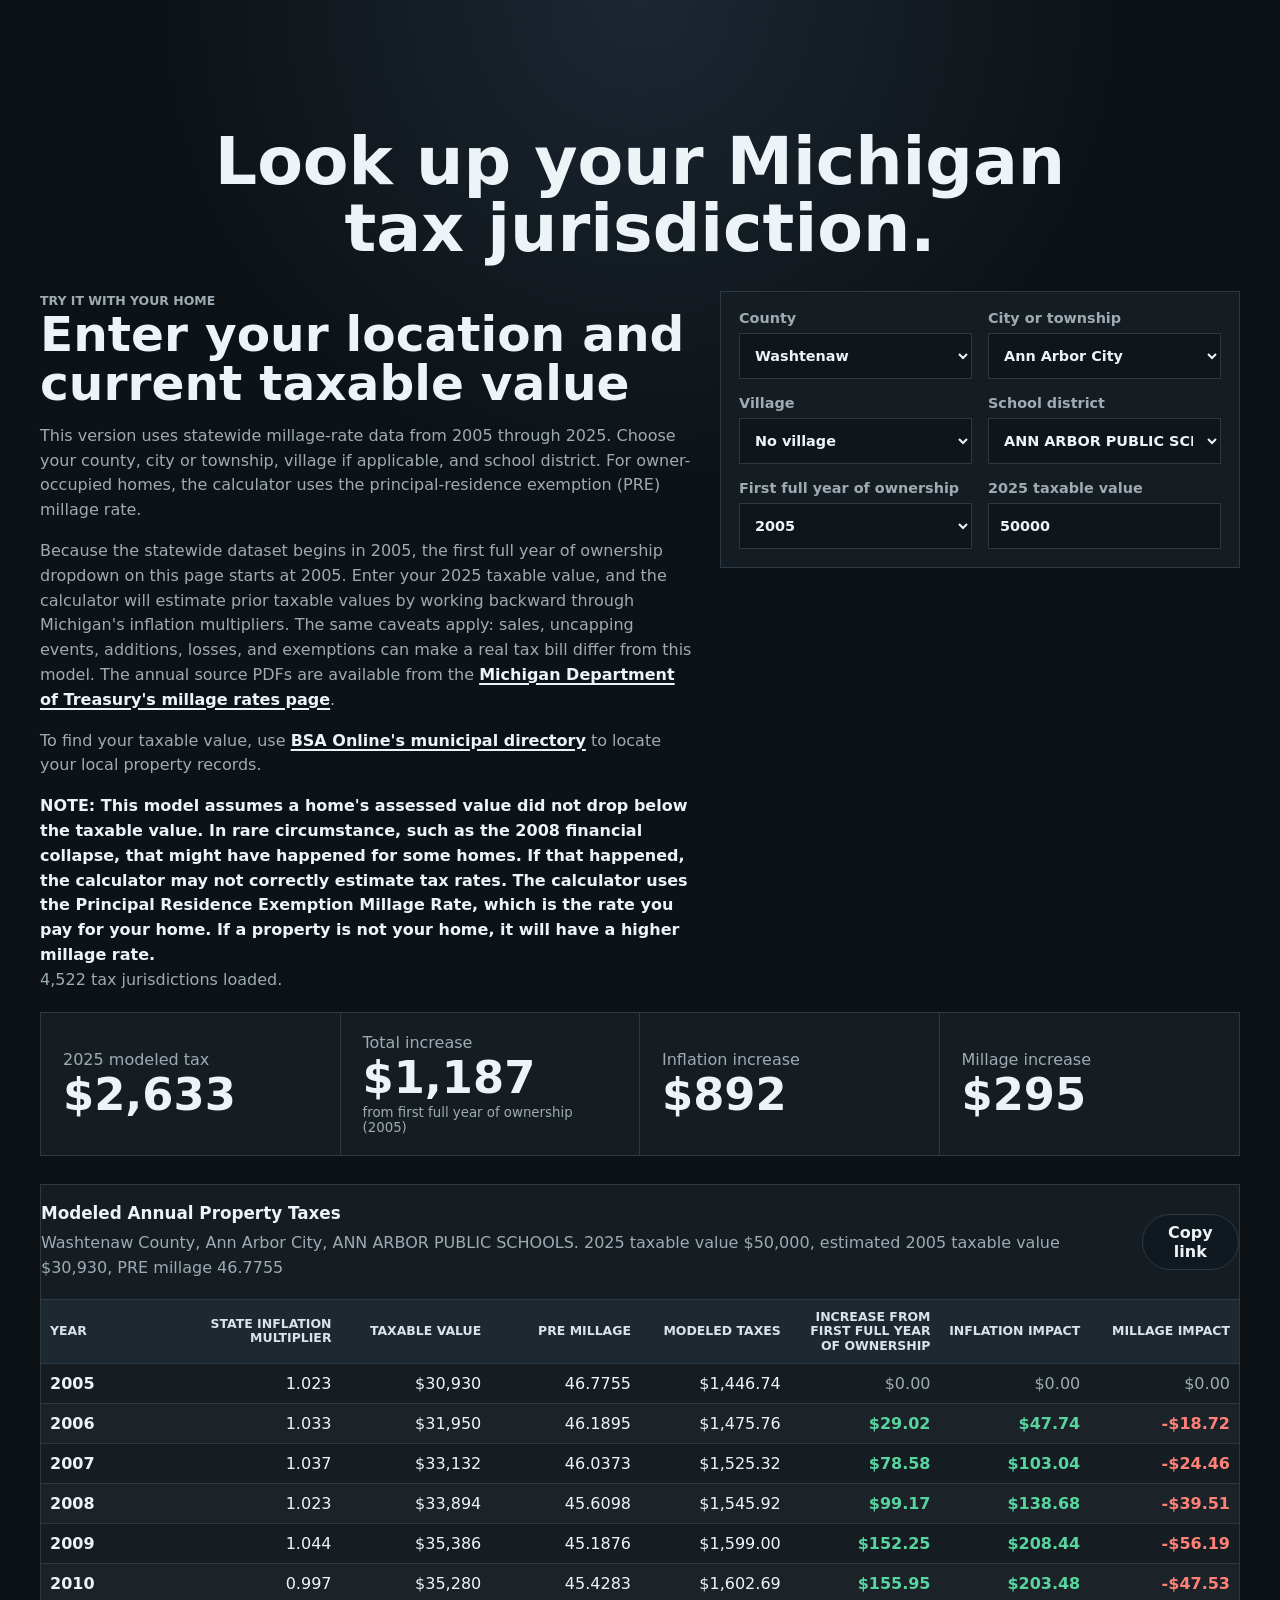
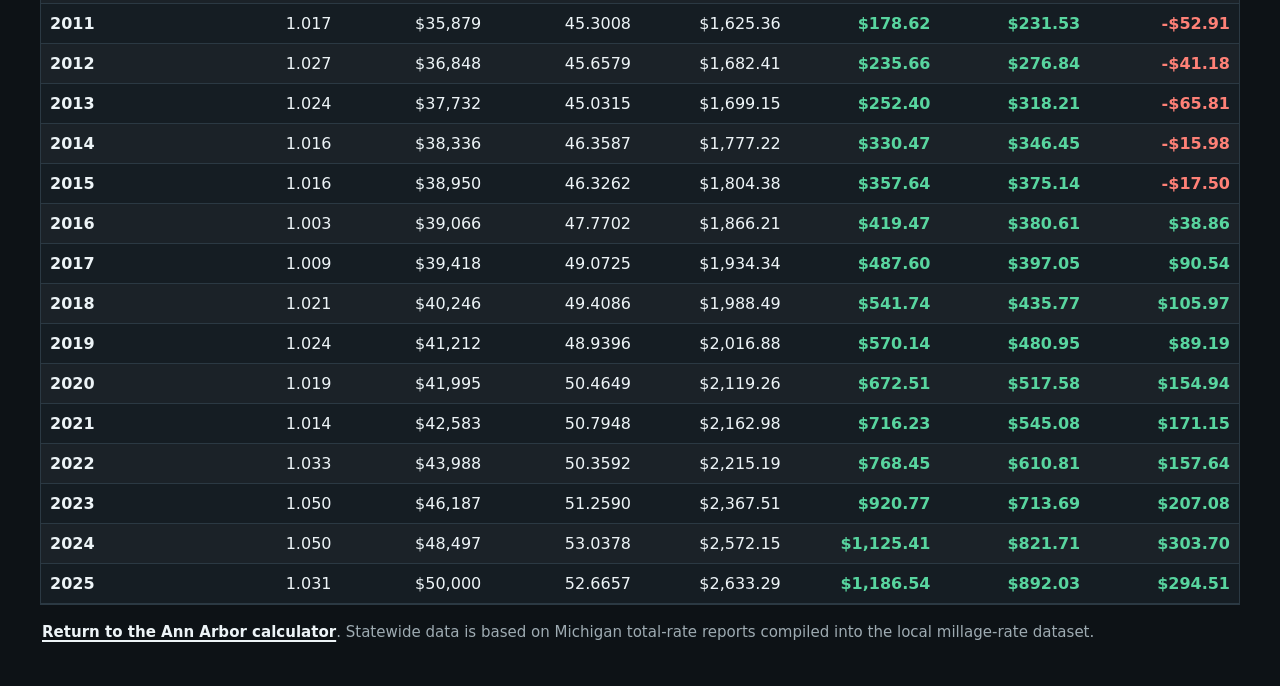
==== commit d04b118b: "Add total tax increase summary card" ====
--- a/statewide.html
+++ b/statewide.html
@@ -84,7 +84,11 @@
         <article class="stat">
           <span id="currentYearLabel">2025 modeled tax</span>
           <strong id="latestTax">$0</strong>
-          <small id="latestChange">$0 from first full year of ownership</small>
+        </article>
+        <article class="stat">
+          <span>Total increase</span>
+          <strong id="latestChange">$0</strong>
+          <small id="latestChangeLabel">from first full year of ownership</small>
         </article>
         <article class="stat">
           <span>Inflation increase</span>
--- a/styles.css
+++ b/styles.css
@@ -205,7 +205,7 @@
 
 .summary-grid {
   display: grid;
-  grid-template-columns: repeat(3, minmax(0, 1fr));
+  grid-template-columns: repeat(4, minmax(0, 1fr));
   gap: 0;
   margin-bottom: 28px;
   border: 1px solid var(--line);
